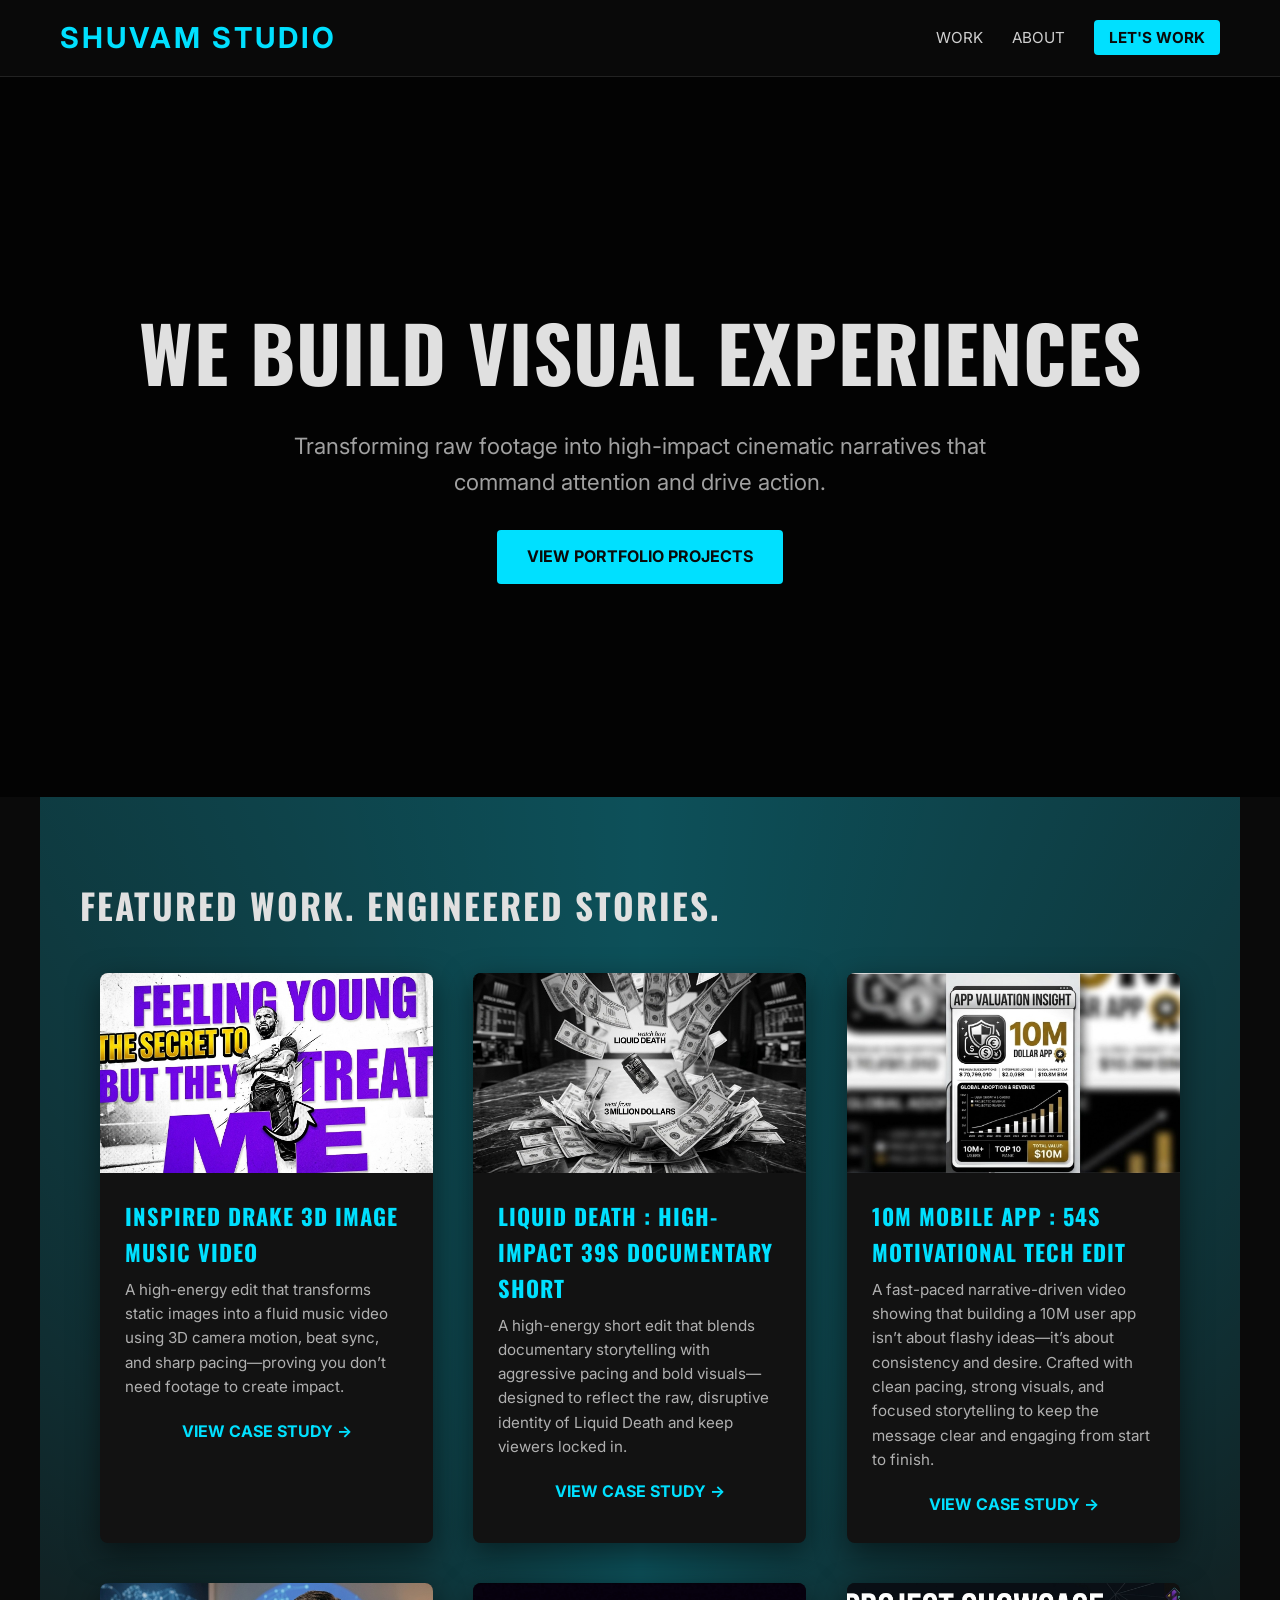
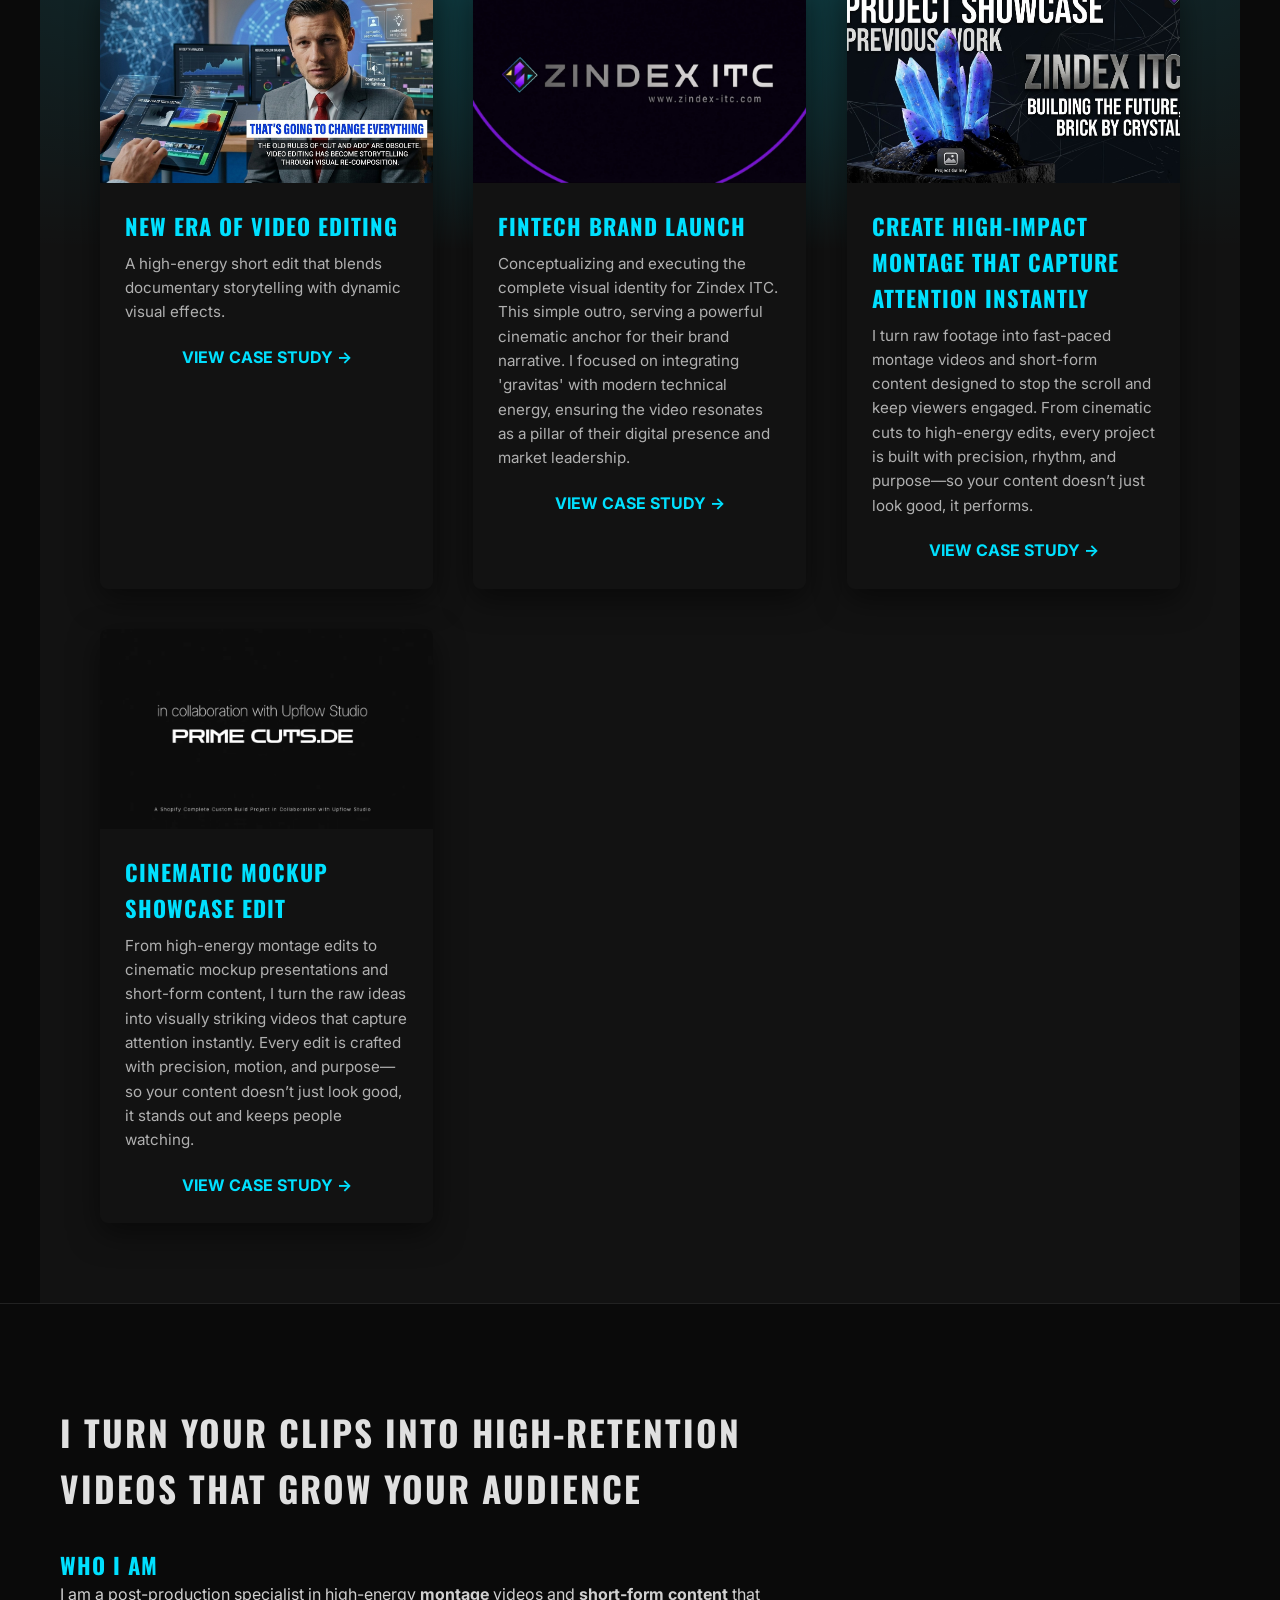
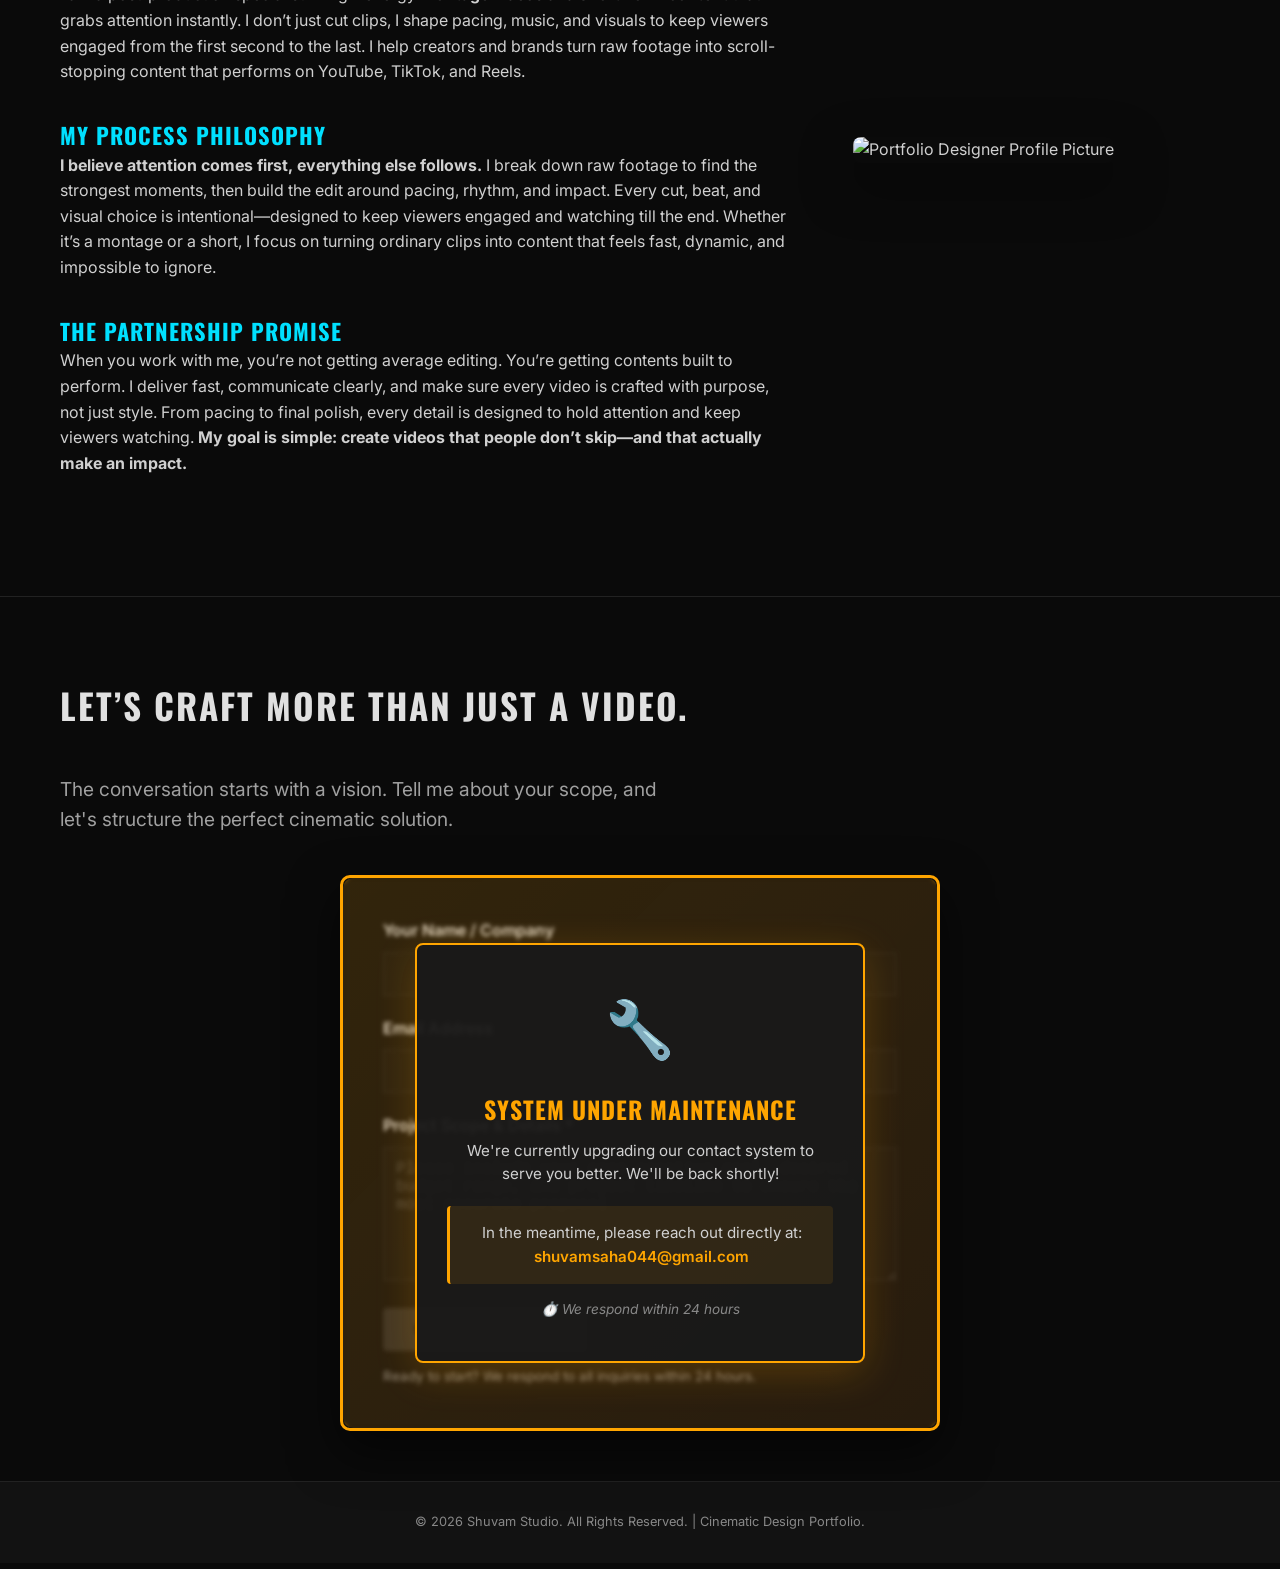
==== index.html @ 9d12fa6e "Portfolio" ====
<!DOCTYPE html>
<html lang="en">
    <!-- Animation Library Script -->
<link rel="stylesheet" href="https://unpkg.com/aos@2.3.1/dist/aos.css" />
<script src="https://unpkg.com/aos@2.3.1/dist/aos.js"></script>
<head>
    <meta charset="UTF-8">
    <meta name="viewport" content="width=device-width, initial-scale=1.0">
    <title>CINEMATIC PORTFOLIO | Your Name</title>
    <link rel="stylesheet" href="style.css">
    <!-- Google Fonts for Cinematic Typography -->
    <link href="https://fonts.googleapis.com/css2?family=Oswald:wght@300;500;700&family=Inter:wght@300;400;600&display=swap" rel="stylesheet">
</head>
<body>

    <!-- Navigation (Sticky Header) -->
    <header class="header">
        <div class="container nav-content">
            <div class="logo">SHUVAM STUDIO</div>
            <nav>
                <a href="#work">WORK</a>
                <a href="#philosophy">ABOUT</a>
                <a href="#contact" class="cta-nav-button">LET'S WORK</a>
            </nav>
        </div>
    </header>

    <main>
        <!-- 🎬 HERO SECTION -->
        <section id="hero" class="hero-section" data-aos="zoom-in">
            <div class="hero-video-bg">
                <!-- Placeholder for cinematic background video loop -->
                <video autoplay loop playsinline>
                    <source src="video/hero-background2.mp4" type="video/mp4">
                </video>
                
                <!-- Video Control Panel - Mute/Unmute Button -->
                <div class="video-controls-panel">
                    <button id="hero-video-mute-btn" class="video-control-btn" aria-label="Toggle video mute" type="button" title="Mute/Unmute">
                        <span class="control-icon">🔇</span>
                    </button>
                    <button id="fullscreen-btn" class="video-control-btn" aria-label="Toggle fullscreen mode" type="button" title="Toggle Fullscreen">
                        <span class="control-icon">⛶</span>
                    </button>
                </div>
            </div>
            <div class="hero-content container" data-aos="fade-up">
                <h1 class="headline" data-aos-delay="300">We Build Visual Experiences</h1>
                <p class="subheading" data-aos="fade-up" data-aos-delay="600">Transforming raw footage into high-impact cinematic narratives that command attention and drive action.</p>
                <a href="#work" class="cta-primary-button">VIEW PORTFOLIO PROJECTS</a>
            </div>
        </section>

        <!-- 🎞️ PORTFOLIO GRID (The Hook) -->
        <section id="work" class="portfolio-section container">
            <h2 class="section-title">Featured Work. Engineered Stories.</h2>
            <div class="portfolio-grid">

            <!-- Project Card 1 -->
                <article class="project-card">
                    <div class="card-content-wrapper"> 
                    <img src="img/7.jpg" alt="Luxury Product Ad">
                    <div class="card-info" data-aos="fade-up" data-aos-delay="340">
                        <h3>Inspired Drake 3D Image Music Video</h3>
                        <p class="description">A high-energy edit that transforms static images into a fluid music video using 3D camera motion, beat sync, and sharp pacing—proving you don’t need footage to create impact.</p>
                        <a href="reel-project3.html" class="cta-secondary-button">View Case Study →</a>
                    </div>
                </article>

                <!-- Project Card 2 -->
                <article class="project-card">
                    <div class="card-content-wrapper"> 
                    <img src="img/5.jpg" alt="Luxury Product Ad">
                    <div class="card-info" data-aos="fade-up" data-aos-delay="340">
                        <h3>Liquid Death : High-Impact 39s Documentary Short</h3>
                        <p class="description">A high-energy short edit that blends documentary storytelling with aggressive pacing and bold visuals—designed to reflect the raw, disruptive identity of Liquid Death and keep viewers locked in.</p>
                        <a href="reel-project.html" class="cta-secondary-button">View Case Study →</a>
                    </div>
                </article>

                <!-- Project Card 3 -->
                <article class="project-card">
                    <div class="card-content-wrapper"> 
                    <img src="img/6.jpg" alt="Luxury Product Ad">
                    <div class="card-info" data-aos="fade-up" data-aos-delay="340">
                        <h3>10M Mobile App : 54s Motivational Tech Edit</h3>
                        <p class="description">A fast-paced narrative-driven video showing that building a 10M user app isn’t about flashy ideas—it’s about consistency and desire. Crafted with clean pacing, strong visuals, and focused storytelling to keep the message clear and engaging from start to finish.</p>
                        <a href="reel-project2.html" class="cta-secondary-button">View Case Study →</a>
                    </div>
                </article>

                <!-- Project Card 4 -->
                <article class="project-card">
                    <div class="card-content-wrapper"> 
                    <img src="img/8.jpg" alt="Luxury Product Ad">
                    <div class="card-info" data-aos="fade-up" data-aos-delay="340">
                        <h3>New Era Of Video Editing</h3>
                        <p class="description">A high-energy short edit that blends documentary storytelling with dynamic visual effects.</p>
                        <a href="reel-project4.html" class="cta-secondary-button">View Case Study →</a>
                    </div>
                </article>

                <!-- Project Card 5 -->
                <article class="project-card" data-aos="fade-up" data-aos-delay="300">
                    <div class="card-content-wrapper">
                    <img src="img/1.jpg" alt="The Power of Presence: Zindex ITC Cinematic Outro">
                    <div class="card-info">
                        <h3>Fintech Brand Launch</h3>
                        <p class="description">Conceptualizing and executing the complete visual identity for Zindex ITC. This simple outro, serving a powerful cinematic anchor for their brand narrative. I focused on integrating 'gravitas' with modern technical energy, ensuring the video resonates as a pillar of their digital presence and market leadership.</p>
                        <a href="project-detail.html" class="cta-secondary-button">View Case Study →</a>
                    </div>
                </article>

                <!-- Project Card 6 -->
                <article class="project-card" data-aos="fade-up" data-aos-delay="320">
                    <div class="card-content-wrapper"> 
                    <img src="img/2.jpg" alt="Documentary Film">
                    <div class="card-info">
                        <h3>Create High-Impact Montage That Capture Attention Instantly</h3>
                        <p class="description">I turn raw footage into fast-paced montage videos and short-form content designed to stop the scroll and keep viewers engaged. From cinematic cuts to high-energy edits, every project is built with precision, rhythm, and purpose—so your content doesn’t just look good, it performs.</p>
                        <a href="project-detail 2.html" class="cta-secondary-button">View Case Study →</a>
                    </div>
                </article>

                <!-- Project Card 7 -->
                <article class="project-card">
                    <div class="card-content-wrapper"> 
                    <img src="img/3.jpg" alt="Luxury Product Ad">
                    <div class="card-info" data-aos="fade-up" data-aos-delay="340">
                        <h3>Cinematic Mockup Showcase Edit</h3>
                        <p class="description">From high-energy montage edits to cinematic mockup presentations and short-form content, I turn the raw ideas into visually striking videos that capture attention instantly. Every edit is crafted with precision, motion, and purpose—so your content doesn’t just look good, it stands out and keeps people watching.</p>
                        <a href="project-detail 3.html" class="cta-secondary-button">View Case Study →</a>
                    </div>
                </article>
            </div>
        </section>

        <!-- 📜 ABOUT ME / PHILOSOPHY -->
        <section id="philosophy" class="philosophy-section">
            <div class="container about-grid" data-aos="fade-right">
                <div class="bio-text-column">
                    <h2 class="section-title">I TURN YOUR CLIPS INTO HIGH-RETENTION VIDEOS THAT GROW YOUR AUDIENCE</h2>
                    
                    <h3>Who I Am</h3>
                    <p>I am a post-production specialist in high-energy <strong>montage</strong> videos and <strong>short-form content</strong> that grabs attention instantly. I don’t just cut clips, I shape pacing, music, and visuals to keep viewers engaged from the first second to the last. I help creators and brands turn raw footage into scroll-stopping content that performs on YouTube, TikTok, and Reels.</p>

                    <h3 style="margin-top: 2rem;">My Process Philosophy</h3>
                    <p><strong>I believe attention comes first, everything else follows.</strong> I break down raw footage to find the strongest moments, then build the edit around pacing, rhythm, and impact. Every cut, beat, and visual choice is intentional—designed to keep viewers engaged and watching till the end. Whether it’s a montage or a short, I focus on turning ordinary clips into content that feels fast, dynamic, and impossible to ignore.</p>

                    <h3 style="margin-top: 2rem;">The Partnership Promise</h3>
                    <p>When you work with me, you’re not getting average editing. You’re getting contents built to perform. I deliver fast, communicate clearly, and make sure every video is crafted with purpose, not just style. From pacing to final polish, every detail is designed to hold attention and keep viewers watching. <strong>My goal is simple: create videos that people don’t skip—and that actually make an impact.</strong></p>
                </div>
                <div class="bio-image-column">
                    <img src="img/Profolio Photo/Shuvam.jpg" alt="Portfolio Designer Profile Picture">
                </div>
            </div>
        </section>

        <!-- ✉️ CONTACT SECTION -->
        <section id="contact" class="contact-section">
            <div class="container" data-aos="fade-left">
                <h2 class="section-title">Let’s Craft More Than Just A Video.</h2>
                <p class="sub-headline">The conversation starts with a vision. Tell me about your scope, and let's structure the perfect cinematic solution.</p>
                
                <form class="contact-form contact-form-disabled" action="#" method="POST" id="contact-form">
                    <!-- Maintenance Notice Overlay -->
                    <div class="maintenance-overlay">
                        <div class="maintenance-notice">
                            <div class="maintenance-icon">🔧</div>
                            <h3 class="maintenance-title">System Under Maintenance</h3>
                            <p class="maintenance-message">We're currently upgrading our contact system to serve you better. We'll be back shortly!</p>
                            <p class="maintenance-contact">In the meantime, please reach out directly at:<br><strong><a href="mailto:shuvamsaha044@gmail.com">shuvamsaha044@gmail.com</a></strong></p>
                            <p class="maintenance-response">⏱️ We respond within 24 hours</p>
                        </div>
                    </div>
                    <!-- Form Content (Disabled but Visible) -->
                    <div class="form-group">
                        <label for="name">Your Name / Company</label>
                        <input type="text" id="name" name="name" required disabled>
                    </div>
                    <div class="form-group">
                        <label for="email">Email Address</label>
                        <input type="email" id="email" name="email" required disabled>
                    </div>
                    <div class="form-group">
                        <label for="message">Project Scope & Details *</label>
                        <textarea id="message" name="message" rows="6" required placeholder="Please include your core creative goal, desired budget range, and project timeline to ensure the most accurate proposal." disabled></textarea>
                    </div>
                    <button type="submit" class="cta-primary-button full-width" disabled>START THE PROCESS</button>
                    <p class="disclaimer">Ready to start? We respond to all inquiries within 24 hours.</p>
                </form>
            </div>
        </section>
    </main>

    <footer>
        <div class="container">
            <p>&copy; 2026 Shuvam Studio. All Rights Reserved. | Cinematic Design Portfolio.</p>
        </div>
    </footer>

    <script src="script.js"></script>
    <script>
    // Initialize AOS library
    AOS.init({
        duration: 800,
        once: true   
    });
</script>
</body>
</html>
---- style.css ----
/* ========================================
    1. GLOBAL RESET & TYPOGRAPHY
======================================= */

:root {
    /* Cinematic Palette */
    --color-dark: #0A0A0A; 
    --color-medium-dark: #121212; 
    --color-accent: #00E0FF; /* Electric Cyan */
    --color-light: #E0E0E0;
    --color-secondary-bg: #181818;
    --color-text: #D0D0D0;
}

* {
    box-sizing: border-box;
    margin: 0;
    padding: 0;
}

body {
    font-family: 'Inter', sans-serif;
    background-color: var(--color-dark);
    color: var(--color-text);
    line-height: 1.6;
    overflow-x: hidden; /* Prevents horizontal scroll issues */
}

body.page-transition-out {
    animation: pageTransitionOut 0.8s cubic-bezier(0.4, 0, 0.2, 1) forwards;
}

body.page-transition-in {
    animation: pageTransitionIn 0.8s cubic-bezier(0.4, 0, 0.2, 1) forwards;
}

@keyframes pageTransitionOut {
    0% {
        opacity: 1;
        transform: scale(1) translateY(0);
    }
    100% {
        opacity: 0;
        transform: scale(0.96) translateY(20px);
    }
}

@keyframes pageTransitionIn {
    0% {
        opacity: 0;
        transform: scale(0.96) translateY(20px);
    }
    100% {
        opacity: 1;
        transform: scale(1) translateY(0);
    }
}

h1, h2, h3 {
    font-family: 'Oswald', sans-serif;
    letter-spacing: 1px;
    text-transform: uppercase;
}

.container {
    max-width: 1200px;
    margin: 0 auto;
    padding: 0 20px;
}

/* Utility Classes */
.text-center {
    text-align: center;
}
.section-title {
    font-size: 2.2rem;
    margin-bottom: 40px;
    color: var(--color-light);
    text-transform: uppercase;
    letter-spacing: 2px;
}

.portfolio-section .section-title {
    margin-left: 40px;
}

/* ========================================
    2. HEADER & NAVIGATION (Sticky)
======================================= */

.header {
    background-color: rgba(10, 10, 10, 0.95);
    position: sticky;
    top: 0;
    z-index: 1000;
    padding: 15px 0;
    border-bottom: 1px solid #222;
}

.nav-content {
    display: flex;
    justify-content: space-between;
    align-items: center;
}

.logo {
    font-size: 1.8rem;
    font-weight: 700;
    letter-spacing: 3px;
    color: var(--color-accent);
}

nav a {
    color: var(--color-text);
    text-decoration: none;
    margin-left: 25px;
    transition: color 0.4s cubic-bezier(0.25, 0.46, 0.45, 0.94);
    font-size: 0.95rem;
    text-transform: uppercase;
}

nav a:hover {
    color: var(--color-accent);
}

.cta-nav-button {
    padding: 8px 15px;
    background-color: var(--color-accent);
    color: var(--color-dark);
    border-radius: 4px;
    text-decoration: none !important;
    font-weight: 700;
    transition: transform 0.4s cubic-bezier(0.34, 1.56, 0.64, 1), box-shadow 0.4s cubic-bezier(0.25, 0.46, 0.45, 0.94);
    position: relative;
    will-change: transform, box-shadow;
}

.cta-nav-button:hover {
    transform: scale(1.05) translateY(-1px);
    box-shadow: 0 6px 20px rgba(0, 224, 255, 0.35), inset 0 -1px 0 rgba(255, 255, 255, 0.1);
}

.cta-nav-button:active {
    transform: scale(0.98);
    box-shadow: 0 2px 5px rgba(0, 224, 255, 0.2);
}


/* ========================================
    3. BUTTONS & CTA STYLING
======================================= */

.cta-primary-button, .cta-secondary-button {
    display: inline-block;
    padding: 14px 30px;
    text-decoration: none;
    text-transform: uppercase;
    font-weight: 700;
    border-radius: 4px;
    transition: background-color 0.4s cubic-bezier(0.25, 0.46, 0.45, 0.94), transform 0.4s cubic-bezier(0.34, 1.56, 0.64, 1), box-shadow 0.4s cubic-bezier(0.25, 0.46, 0.45, 0.94), color 0.4s cubic-bezier(0.25, 0.46, 0.45, 0.94);
    text-align: center;
    position: relative;
    will-change: transform, box-shadow, background-color;
}

.cta-primary-button {
    background-color: var(--color-accent);
    color: var(--color-dark);
    border: none;
    cursor: pointer;
}

.cta-primary-button:hover {
    transform: scale(1.05) translateY(-3px);
    box-shadow: 0 12px 28px rgba(0, 224, 255, 0.35), 0 6px 14px rgba(0, 224, 255, 0.25);
    background-color: #d8b36a;
}

.cta-primary-button:active {
    transform: scale(0.98) translateY(-1px);
    box-shadow: 0 4px 8px rgba(0, 224, 255, 0.2);
}

.cta-secondary-button {
    background: none;
    color: var(--color-accent);
    padding: 0;
    margin-top: 10px;
    display: block; /* makes it full width under the card */
}

.cta-secondary-button:hover {
    color: var(--color-light);
    text-decoration: underline;
    transform: scale(1.05) translateX(4px);
}

.cta-secondary-button:active {
    transform: scale(0.98) translateX(2px);
}

/* ========================================
    4. HOME PAGE SPECIFIC STYLING (index.html)
======================================= */

/* HERO SECTION */
.hero-section {
    position: relative;
    height: 80vh; /* Viewport Height */
    display: flex;
    align-items: center;
    justify-content: center;
    text-align: center;
    overflow: hidden;
}

.project-hero-section {
    height: 60vh;
}

.hero-video-bg {
    position: absolute;
    top: 0;
    left: 0;
    width: 100%;
    height: 100%;
    background-color: #000; /* Fallback color */
    /* In a real project, this would be a video element: */
    /* background: url('path/to/video-loop-placeholder.mp4') center center no-repeat; background-size: cover; */
    opacity: 0.7; /* Dim the background for text readability */
    z-index: 1;
}

.hero-video-bg video {
    width: 100%;
    height: 100%;
    object-fit: cover;
    display: block;
}

/* ========================================
   VIDEO CONTROLS ANIMATION PANEL (Enhanced)
======================================= */

.video-controls-panel {
    position: absolute;
    top: 20px;
    right: 20px;
    display: flex;
    gap: 12px;
    opacity: 0;
    visibility: hidden;
    transition: opacity 0.4s cubic-bezier(0.25, 0.46, 0.45, 0.94), 
                visibility 0.4s cubic-bezier(0.25, 0.46, 0.45, 0.94);
    z-index: 10;
}

/* Show controls on video container hover */
.hero-video-bg:hover .video-controls-panel {
    opacity: 1;
    visibility: visible;
}

.video-control-btn {
    background: rgba(0, 224, 255, 0.7);
    border: none;
    border-radius: 50%;
    width: 45px;
    height: 45px;
    min-width: 45px;
    min-height: 45px;
    display: flex;
    align-items: center;
    justify-content: center;
    cursor: pointer;
    font-size: 1.2rem;
    transition: all 0.3s cubic-bezier(0.34, 1.56, 0.64, 1);
    box-shadow: 0 4px 15px rgba(0, 224, 255, 0.3);
    will-change: transform, background, box-shadow;
    padding: 0;
    position: relative;
    z-index: 101;
}

/* Hover state - increases prominence */
.video-control-btn:hover {
    transform: scale(1.15);
    background: rgba(0, 224, 255, 0.95);
    box-shadow: 0 8px 25px rgba(0, 224, 255, 0.5);
}

/* Active state - click feedback */
.video-control-btn:active {
    transform: scale(0.92);
    box-shadow: 0 2px 8px rgba(0, 224, 255, 0.25);
}

/* Icon styling */
.control-icon {
    display: block;
    line-height: 1;
    transition: transform 0.2s cubic-bezier(0.34, 1.56, 0.64, 1);
    opacity: 1;
    z-index: 102;
}

/* Icon animation on mute state change */
.video-control-btn.mute-state-change .control-icon {
    animation: iconPulse 0.4s cubic-bezier(0.34, 1.56, 0.64, 1);
}

@keyframes iconPulse {
    0% {
        transform: scale(1) rotate(0deg);
    }
    50% {
        transform: scale(1.2) rotate(-5deg);
    }
    100% {
        transform: scale(1) rotate(0deg);
    }
}

/* Fullscreen button state changes */
.video-control-btn.fullscreen-active .control-icon {
    animation: expandIcon 0.3s cubic-bezier(0.34, 1.56, 0.64, 1);
}

@keyframes expandIcon {
    0% {
        transform: scale(1) rotate(0deg);
    }
    50% {
        transform: scale(1.15) rotate(5deg);
    }
    100% {
        transform: scale(1) rotate(0deg);
    }
}

.hero-content {
    position: relative;
    z-index: 2;
    padding: 40px 0;
}

.headline {
    font-size: clamp(2.5rem, 6vw, 5rem); /* Responsive headline size */
    margin-bottom: 15px;
    color: var(--color-light);
    text-transform: uppercase;
}

.subheading {
    font-size: 1.4rem;
    max-width: 700px;
    margin: 0 auto 30px;
    color: #a0a0a0;
}

/* PORTFOLIO GRID */
.portfolio-section {
    padding: 80px 0;
    background-color: var(--color-medium-dark);
    position: relative;
    overflow: hidden;
}

.portfolio-section::before {
    content: '';
    position: absolute;
    top: -50%;
    left: -50%;
    width: 200%;
    height: 200%;
    background: conic-gradient(
        from 0deg,
        rgba(0, 224, 255, 0.3) 0deg,
        rgba(0, 224, 255, 0.15) 45deg,
        rgba(0, 224, 255, 0) 90deg,
        rgba(0, 224, 255, 0) 270deg,
        rgba(0, 224, 255, 0.15) 315deg,
        rgba(0, 224, 255, 0.3) 360deg
    );
    animation: orbitingGlow 8s linear infinite;
    pointer-events: none;
    z-index: 0;
}

.portfolio-section > * {
    position: relative;
    z-index: 1;
}

@keyframes orbitingGlow {
    from {
        transform: rotate(0deg);
    }
    to {
        transform: rotate(360deg);
    }
}
.portfolio-grid {
    display: grid;
    grid-template-columns: repeat(3, 1fr);
    gap: 40px;
    margin-top: 40px;
    padding-left: 60px;
    padding-right: 60px;
    width: 100%;
}

.project-card {
    background: #121212;
    border-radius: 8px;
    overflow: hidden;
    box-shadow: 0 10px 30px rgba(0, 0, 0, 0.5);
    transition: all 0.4s cubic-bezier(0.25, 0.46, 0.45, 0.94);
    will-change: transform, box-shadow;
    cursor: pointer;
    position: relative;
}

.project-card:hover {
    transform: translateY(-12px);
    box-shadow: 0 25px 50px rgba(0, 224, 255, 0.2), 0 15px 35px rgba(0, 0, 0, 0.8);
}

.project-card.card-exit {
    animation: cardExit 0.7s cubic-bezier(0.4, 0, 0.6, 1) forwards;
}

@keyframes cardExit {
    0% {
        opacity: 1;
        transform: scale(1) translateY(0);
    }
    100% {
        opacity: 0;
        transform: scale(0.85) translateY(-40px);
    }
}

.card-content-wrapper {
    display: block; 
    overflow: hidden; /* Hides any parts that might try to escape the card */
    transition: all 0.3s cubic-bezier(0.25, 0.8, 0.25, 1);
    will-change: transform, box-shadow;
}

.project-card:hover .card-content-wrapper {
    /* The wrapper now performs the lift */
    transform: translateY(-10px) scale(1.01); 
    box-shadow: 0 25px 50px rgba(0, 0, 0, 0.8);
    border-bottom: 2px solid var(--color-accent);
}

.card-content-wrapper img {
    display: block;
}

.project-card img {
    width: 100%;
    height: 200px; /* Fixed height for grid consistency */
    object-fit: cover;
    display: block;
}

.card-info {
    padding: 25px;
}

.card-info h3 {
    margin-bottom: 8px;
    color: var(--color-accent);
    font-size: 1.4rem;
}

.card-info .description {
    font-size: 0.95rem;
    color: #b0b0b0;
    margin-bottom: 20px;
}

/* ABOUT ME / PHILOSOPHY */
.philosophy-section {
    padding: 100px 0;
    background-color: var(--color-dark);
    border-top: 1px solid #222;
    border-bottom: 1px solid #222;
}

.about-grid {
    display: grid;
    grid-template-columns: 2fr 1fr; /* Text takes 2/3, Image takes 1/3 */
    gap: 60px;
    align-items: center;
}

.bio-image-column img {
    width: 100%;
    height: auto;
    border-radius: 8px;
    object-fit: cover;
    box-shadow: 0 20px 50px rgba(0, 0, 0, 0.5);
}

.bio-text-column h2 {
    font-size: 2.2rem;
    margin-bottom: 30px;
}

.bio-text-column h3 {
    margin-top: 30px;
    color: var(--color-accent);
    font-size: 1.4rem;
}

.bio-text-column p {
    margin-bottom: 20px;
    font-size: 1rem;
}

/* CONTACT FORM */
.contact-section {
    padding: 80px 0 50px;
}

.sub-headline {
    font-size: 1.2rem;
    color: #a0a0a0;
    margin-bottom: 40px;
    max-width: 600px;
}

.contact-form {
    max-width: 600px;
    margin: 0 auto;
    padding: 40px;
    background-color: var(--color-medium-dark);
    border-radius: 10px;
    box-shadow: 0 20px 50px rgba(0, 0, 0, 0.6);
    position: relative;
}

/* ========================================
   MAINTENANCE MODE STYLING
======================================= */

.contact-form-disabled {
    border: 3px solid #FFA500;
    background-color: rgba(18, 18, 18, 0.7);
}

.maintenance-overlay {
    position: absolute;
    top: 0;
    left: 0;
    right: 0;
    bottom: 0;
    background: linear-gradient(135deg, rgba(255, 165, 0, 0.15) 0%, rgba(255, 140, 0, 0.1) 100%);
    border-radius: 10px;
    display: flex;
    align-items: center;
    justify-content: center;
    z-index: 100;
    backdrop-filter: blur(2px);
}

.maintenance-notice {
    text-align: center;
    background: rgba(26, 26, 26, 0.95);
    padding: 40px 30px;
    border-radius: 8px;
    border: 2px solid #FFA500;
    max-width: 450px;
    box-shadow: 0 10px 40px rgba(255, 165, 0, 0.2);
}

.maintenance-icon {
    font-size: 3.5rem;
    margin-bottom: 15px;
    display: block;
    animation: pulse-icon 2s ease-in-out infinite;
}

@keyframes pulse-icon {
    0%, 100% {
        transform: scale(1);
        opacity: 1;
    }
    50% {
        transform: scale(1.1);
        opacity: 0.8;
    }
}

@keyframes pulse-notice {
    0% {
        box-shadow: 0 0 0 0 rgba(255, 165, 0, 0.4);
    }
    50% {
        box-shadow: 0 0 0 15px rgba(255, 165, 0, 0);
    }
    100% {
        box-shadow: 0 0 0 0 rgba(255, 165, 0, 0);
    }
}

.maintenance-title {
    font-size: 1.5rem;
    color: #FFA500;
    margin-bottom: 12px;
    text-transform: uppercase;
    letter-spacing: 1px;
}

.maintenance-message {
    font-size: 0.95rem;
    color: #D0D0D0;
    margin-bottom: 20px;
    line-height: 1.5;
}

.maintenance-contact {
    background-color: rgba(255, 165, 0, 0.1);
    padding: 15px;
    border-left: 3px solid #FFA500;
    border-radius: 4px;
    margin-bottom: 15px;
    font-size: 0.95rem;
    color: #D0D0D0;
}

.maintenance-contact a {
    color: #FFA500;
    text-decoration: none;
    font-weight: 600;
    transition: color 0.3s ease;
}

.maintenance-contact a:hover {
    color: #FFD700;
    text-decoration: underline;
}

.maintenance-response {
    font-size: 0.85rem;
    color: #888;
    margin-top: 12px;
    font-style: italic;
}

/* ========================================
   DISABLED FORM STYLING
======================================= */

.contact-form-disabled .form-group input[type="text"],
.contact-form-disabled .form-group input[type="email"],
.contact-form-disabled .form-group textarea {
    opacity: 0.5;
    cursor: not-allowed;
    background-color: #141414;
}

.contact-form-disabled .form-group input:disabled,
.contact-form-disabled .form-group textarea:disabled {
    opacity: 0.5;
    cursor: not-allowed;
}

.contact-form-disabled .cta-primary-button {
    opacity: 0.5;
    cursor: not-allowed;
    background-color: #444;
}

.contact-form-disabled .cta-primary-button:hover {
    background-color: #444;
    transform: none;
}

/* ========================================
   STANDARD FORM STYLING
======================================= */

.form-group {
    margin-bottom: 20px;
}

.form-group label {
    display: block;
    margin-bottom: 8px;
    font-weight: 600;
    color: var(--color-light);
}

.form-group input[type="text"],
.form-group input[type="email"],
.form-group textarea {
    width: 100%;
    padding: 12px;
    border: 1px solid #333;
    background-color: #1e1e1e;
    color: var(--color-light);
    font-size: 1rem;
    transition: border-color 0.3s;
}

.form-group textarea:focus,
.form-group input:focus {
    border-color: var(--color-accent);
    outline: none;
}

.disclaimer {
    font-size: 0.85rem;
    color: #888;
    margin-top: 15px;
}

/* ========================================
    5. CASE STUDY PAGE SPECIFIC STYLING (project-detail.html)
======================================= */

.case-study-page {
    padding-bottom: 50px;
}

.project-hero-visual {
    margin-bottom: 60px;
}

.project-hero-visual img {
    width: 100%;
    height: auto;
    display: block;
    max-height: 600px;
    object-fit: cover;
}

.case-study-content {
    max-width: 900px;
    margin: 0 auto;
}

.project-title {
    font-size: 3rem;
    margin-bottom: 10px;
    color: var(--color-light);
}

.project-summary {
    font-size: 1.2rem;
    color: var(--color-accent);
    margin-bottom: 40px;
}

/* Challenge Section */
.challenge-section {
    margin-bottom: 80px;
    padding: 40px;
    border-left: 5px solid var(--color-accent);
    background-color: var(--color-medium-dark);
    border-radius: 0 8px 8px 0;
}

.challenge-section h2 {
    margin-top: 0;
    color: var(--color-accent);
}

.content-box p {
    margin-bottom: 15px;
}
.highlight-text {
    font-style: italic;
    padding: 10px;
    border-left: 3px solid #555;
    display: inline-block;
    margin-top: 20px;
    color: #b0b0b0;
}

/* Process Section */
.process-section {
    padding: 60px 0;
    border-top: 1px solid #222;
}

.process-grid {
    display: grid;
    grid-template-columns: repeat(auto-fit, minmax(300px, 1fr));
    gap: 30px;
}

.process-step {
    background: var(--color-medium-dark);
    padding: 30px;
    border-radius: 8px;
    border-top: 3px solid var(--color-accent);
    transition: box-shadow 0.3s;
}
.process-step:hover {
    box-shadow: 0 8px 20px rgba(192, 144, 64, 0.15);
}

.step-title {
    color: var(--color-accent);
    font-size: 1.5rem;
    margin-bottom: 15px;
}

.technical-detail {
    font-size: 0.95rem;
    margin-bottom: 15px;
    color: #b0b0b0;
}

.impact {
    font-weight: 600;
    margin-top: 15px;
    padding-top: 10px;
    border-top: 1px dashed #333;
    font-style: italic;
    color: #c0c0c0;
}

/* Final CTA */
.cta-final-section {
    text-align: center;
    padding: 50px 0;
    background-color: #121212;
    margin-top: 50px;
    border-radius: 8px;
}

.large-cta-button {
    padding: 20px 50px;
    font-size: 1.1rem;
    margin-top: 30px;
    display: block;
}

/* ========================================
    6. FOOTER & RESPONSIVENESS (Media Queries)
======================================= */

footer {
    padding: 30px 0;
    text-align: center;
    font-size: 0.8rem;
    background-color: var(--color-medium-dark);
    border-top: 1px solid #222;
    color: #888;
}

/* Mobile Optimization (max-width: 768px - Single Column) */
@media (max-width: 768px) {
    
    /* General Layout Adjustments */
    .nav-content {
        flex-direction: column;
        text-align: center;
    }
    .logo {
        margin-bottom: 15px;
        display: block;
    }
    nav a {
        margin: 0 10px;
        display: inline-block;
        margin-bottom: 10px;
    }
    .cta-nav-button {
        display: block; /* Full width button on mobile */
        margin-top: 10px;
    }

    /* Hero Adjustments */
    .headline {
        font-size: 2.5rem; 
    }
    .subheading {
        font-size: 1.1rem;
    }

    /* Portfolio Section - Mobile Adjustments */
    .portfolio-section .section-title {
        margin-left: 0;
        padding-left: 0;
    }

    /* About Section Stacks Vertically */
    .about-grid {
        grid-template-columns: 1fr; /* Both columns stack */
        gap: 40px;
    }
    .bio-text-column h2 {
        font-size: 1.8rem;
    }

    /* Project Cards - Mobile (1 column) */
    .portfolio-grid {
        grid-template-columns: 1fr;
        gap: 20px;
        padding-left: 0;
        padding-right: 0;
        margin-left: 0;
        margin-right: 0;
    }

    .project-card {
        width: 100%;
    }

    /* Forms */
    .contact-form {
        padding: 25px;
    }

    .cta-primary-button,
    .cta-secondary-button {
        /* Removes the default cursor to be replaced by the hover effect */
        cursor: pointer;
        border: 1px solid var(--color-accent);
    }
}

/* ========================================
    Tablet Optimization (768px to 1024px)
======================================= */

@media (min-width: 769px) and (max-width: 1024px) {
    /* Tablet - 2 columns */
    .portfolio-grid {
        grid-template-columns: repeat(2, 1fr);
        gap: 30px;
        padding-left: 40px;
        padding-right: 40px;
    }

    .project-card {
        width: 100%;
    }

    /* Portfolio Section - Tablet Adjustments */
    .portfolio-section .section-title {
        margin-left: 20px;
    }
}

/* ========================================
    Desktop Optimization (1025px and above)
======================================= */

@media (min-width: 1025px) {
    /* Desktop - 3 columns */
    .portfolio-grid {
        grid-template-columns: repeat(3, 1fr);
        gap: 40px;
        padding-left: 60px;
        padding-right: 60px;
    }

    .project-card {
        width: 100%;
    }

    /* Portfolio Section - Desktop Adjustments */
    .portfolio-section .section-title {
        margin-left: 40px;
    }
}
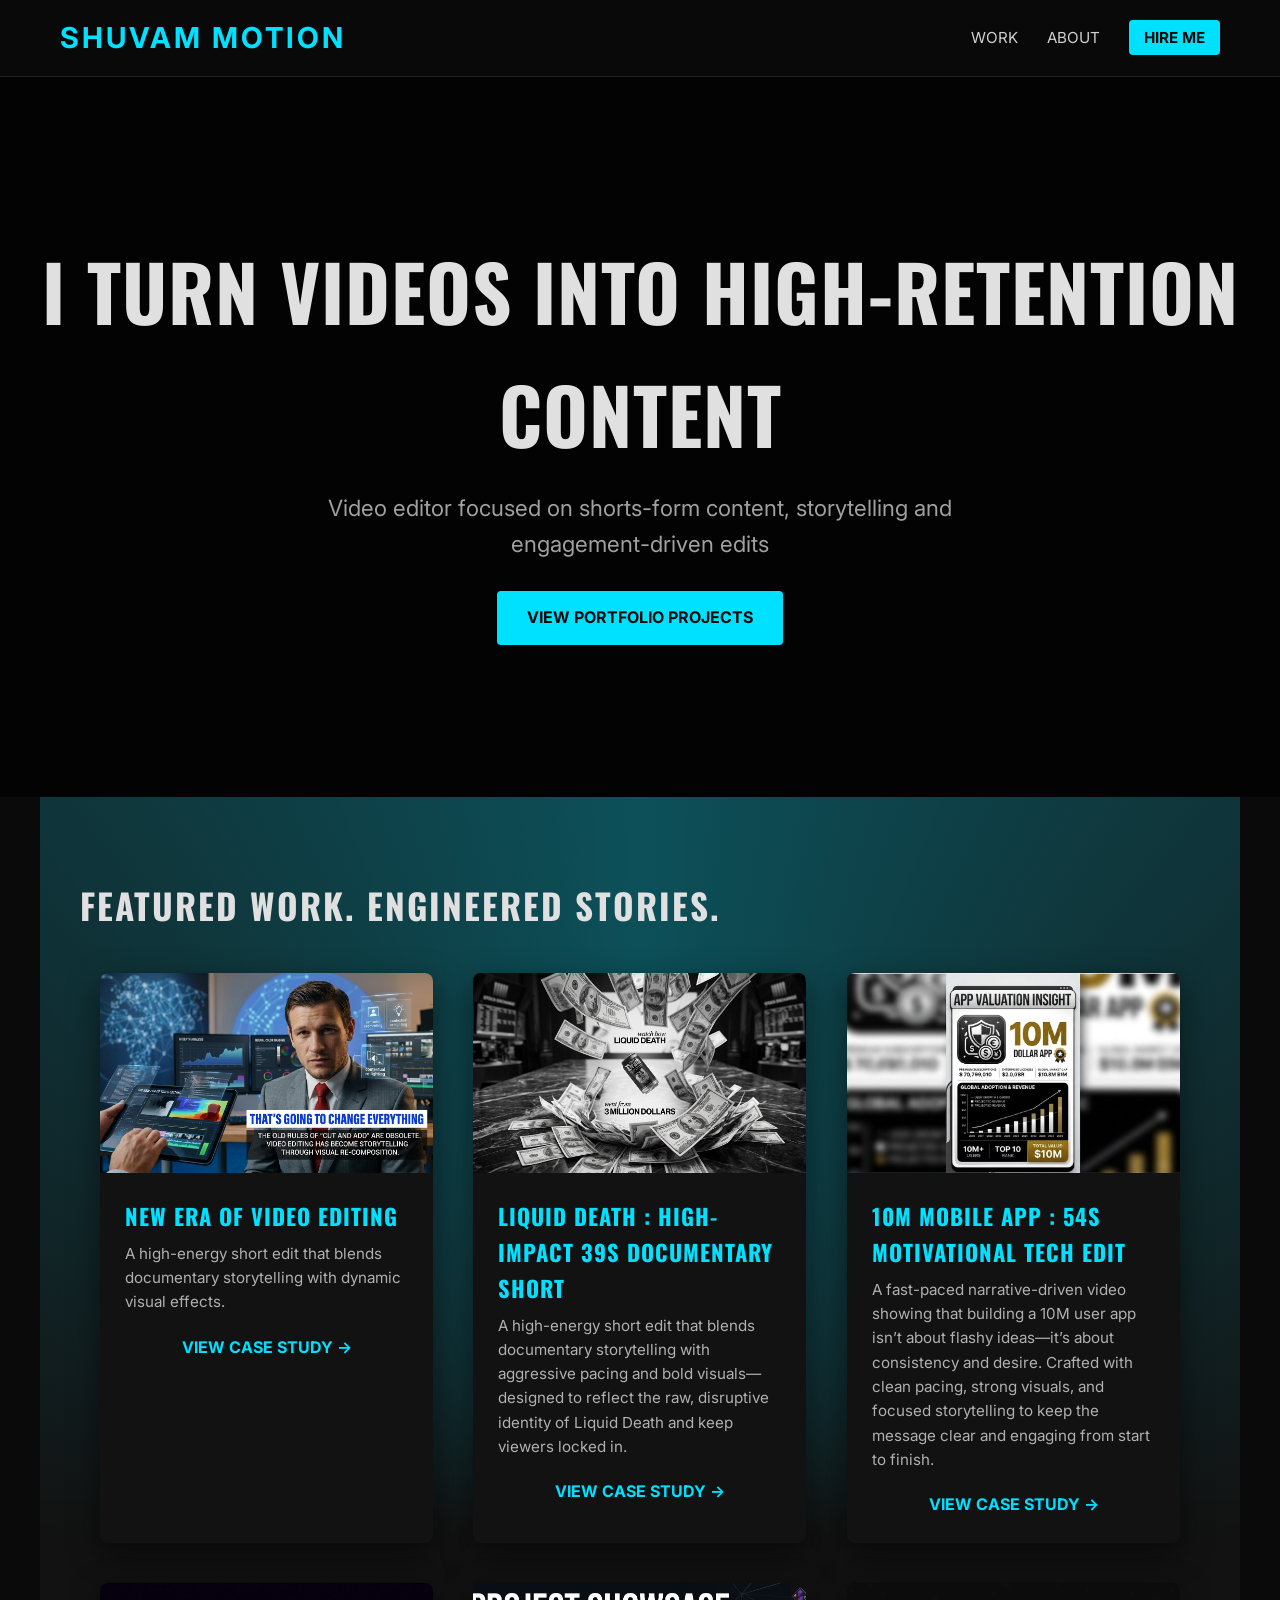
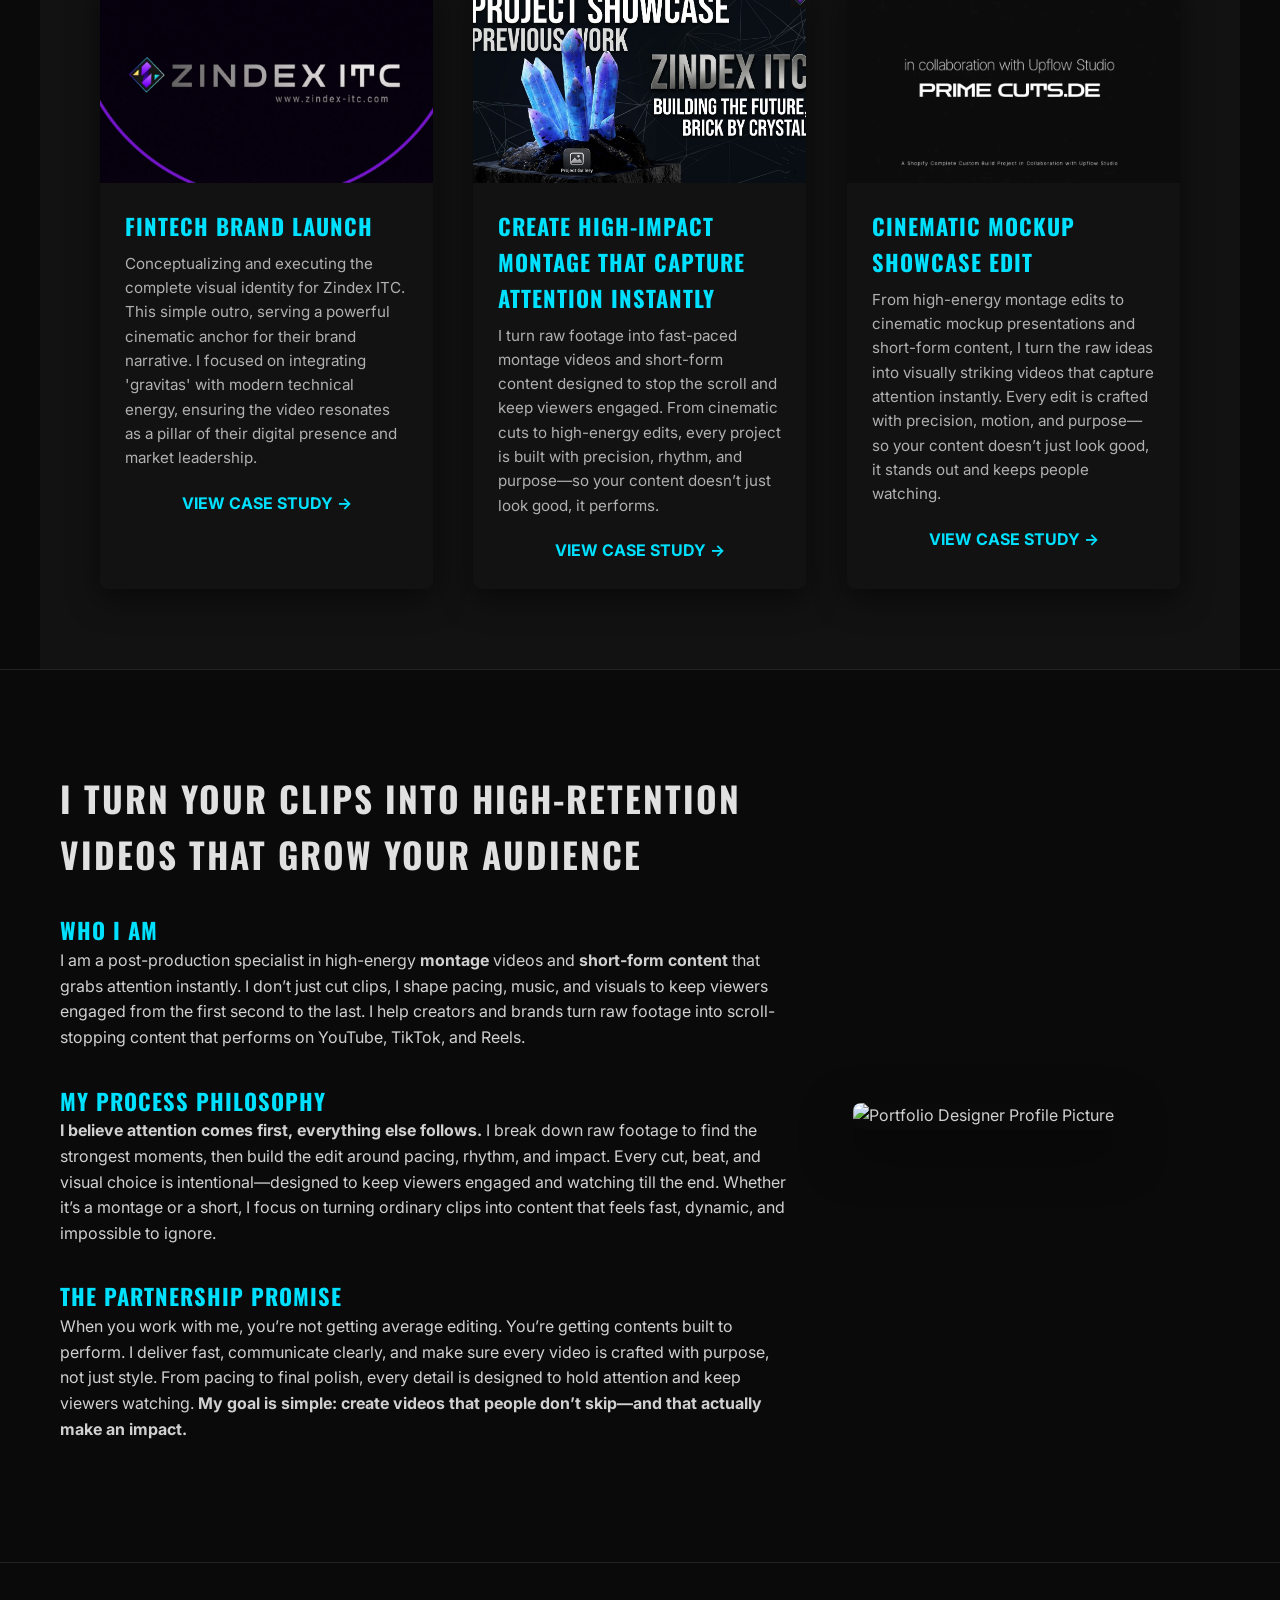
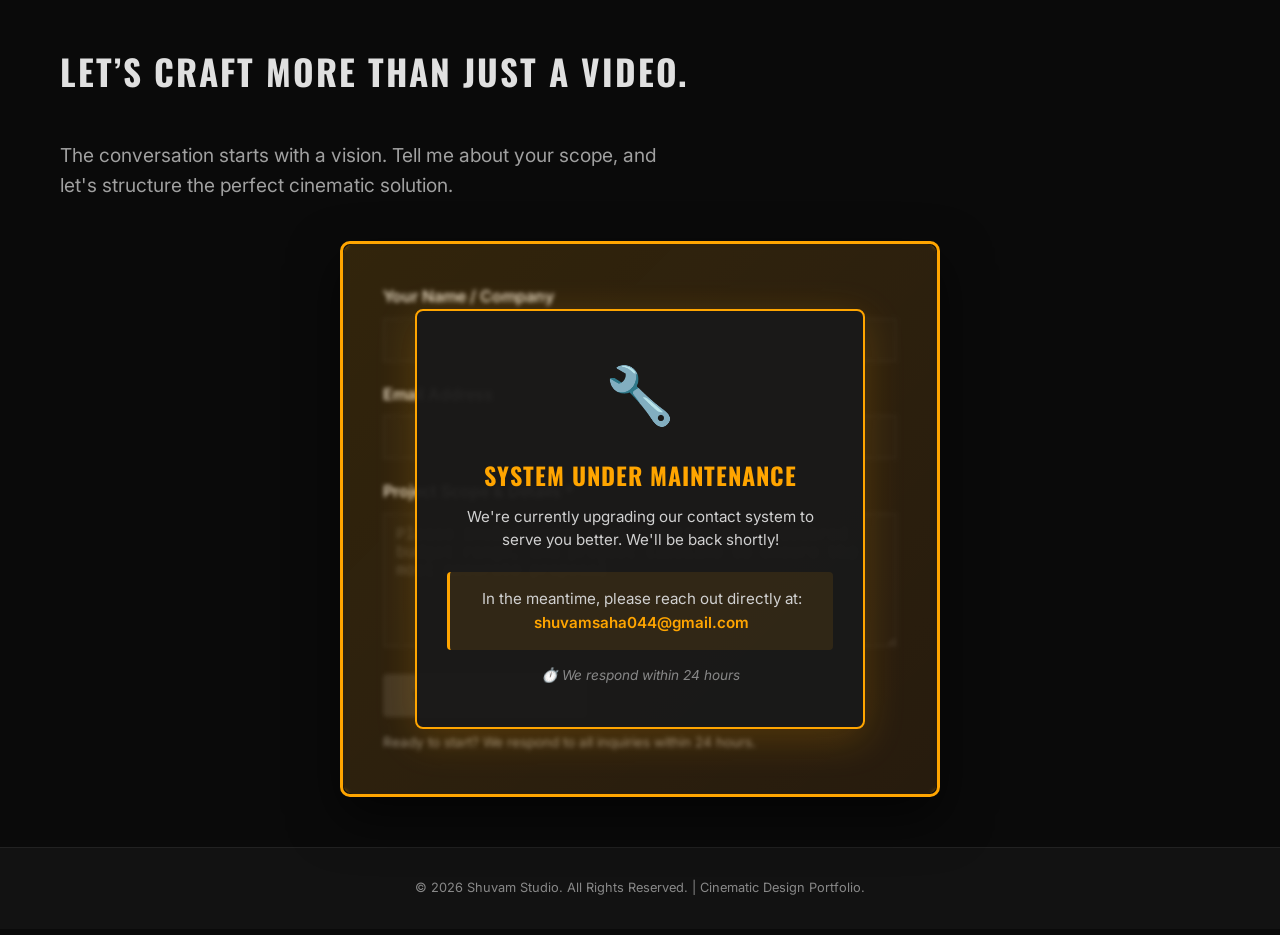
==== commit 3637aef6: "Update branding and project descriptions in index.html" ====
--- a/index.html
+++ b/index.html
@@ -16,11 +16,11 @@
     <!-- Navigation (Sticky Header) -->
     <header class="header">
         <div class="container nav-content">
-            <div class="logo">SHUVAM STUDIO</div>
+            <div class="logo">SHUVAM MOTION</div>
             <nav>
                 <a href="#work">WORK</a>
                 <a href="#philosophy">ABOUT</a>
-                <a href="#contact" class="cta-nav-button">LET'S WORK</a>
+                <a href="#contact" class="cta-nav-button">HIRE ME</a>
             </nav>
         </div>
     </header>
@@ -45,8 +45,8 @@
                 </div>
             </div>
             <div class="hero-content container" data-aos="fade-up">
-                <h1 class="headline" data-aos-delay="300">We Build Visual Experiences</h1>
-                <p class="subheading" data-aos="fade-up" data-aos-delay="600">Transforming raw footage into high-impact cinematic narratives that command attention and drive action.</p>
+                <h1 class="headline" data-aos-delay="300">I TURN VIDEOS INTO HIGH-RETENTION CONTENT</h1>
+                <p class="subheading" data-aos="fade-up" data-aos-delay="600">Video editor focused on shorts-form content, storytelling and engagement-driven edits</p>
                 <a href="#work" class="cta-primary-button">VIEW PORTFOLIO PROJECTS</a>
             </div>
         </section>
@@ -56,14 +56,14 @@
             <h2 class="section-title">Featured Work. Engineered Stories.</h2>
             <div class="portfolio-grid">
 
-            <!-- Project Card 1 -->
-                <article class="project-card">
-                    <div class="card-content-wrapper"> 
-                    <img src="img/7.jpg" alt="Luxury Product Ad">
-                    <div class="card-info" data-aos="fade-up" data-aos-delay="340">
-                        <h3>Inspired Drake 3D Image Music Video</h3>
-                        <p class="description">A high-energy edit that transforms static images into a fluid music video using 3D camera motion, beat sync, and sharp pacing—proving you don’t need footage to create impact.</p>
-                        <a href="reel-project3.html" class="cta-secondary-button">View Case Study →</a>
+                <!-- Project Card 1 -->
+                <article class="project-card">
+                    <div class="card-content-wrapper"> 
+                    <img src="img/8.jpg" alt="Luxury Product Ad">
+                    <div class="card-info" data-aos="fade-up" data-aos-delay="340">
+                        <h3>New Era Of Video Editing</h3>
+                        <p class="description">A high-energy short edit that blends documentary storytelling with dynamic visual effects.</p>
+                        <a href="reel-project4.html" class="cta-secondary-button">View Case Study →</a>
                     </div>
                 </article>
 
@@ -90,17 +90,6 @@
                 </article>
 
                 <!-- Project Card 4 -->
-                <article class="project-card">
-                    <div class="card-content-wrapper"> 
-                    <img src="img/8.jpg" alt="Luxury Product Ad">
-                    <div class="card-info" data-aos="fade-up" data-aos-delay="340">
-                        <h3>New Era Of Video Editing</h3>
-                        <p class="description">A high-energy short edit that blends documentary storytelling with dynamic visual effects.</p>
-                        <a href="reel-project4.html" class="cta-secondary-button">View Case Study →</a>
-                    </div>
-                </article>
-
-                <!-- Project Card 5 -->
                 <article class="project-card" data-aos="fade-up" data-aos-delay="300">
                     <div class="card-content-wrapper">
                     <img src="img/1.jpg" alt="The Power of Presence: Zindex ITC Cinematic Outro">
@@ -111,7 +100,7 @@
                     </div>
                 </article>
 
-                <!-- Project Card 6 -->
+                <!-- Project Card 5 -->
                 <article class="project-card" data-aos="fade-up" data-aos-delay="320">
                     <div class="card-content-wrapper"> 
                     <img src="img/2.jpg" alt="Documentary Film">
@@ -122,7 +111,7 @@
                     </div>
                 </article>
 
-                <!-- Project Card 7 -->
+                <!-- Project Card 6 -->
                 <article class="project-card">
                     <div class="card-content-wrapper"> 
                     <img src="img/3.jpg" alt="Luxury Product Ad">
